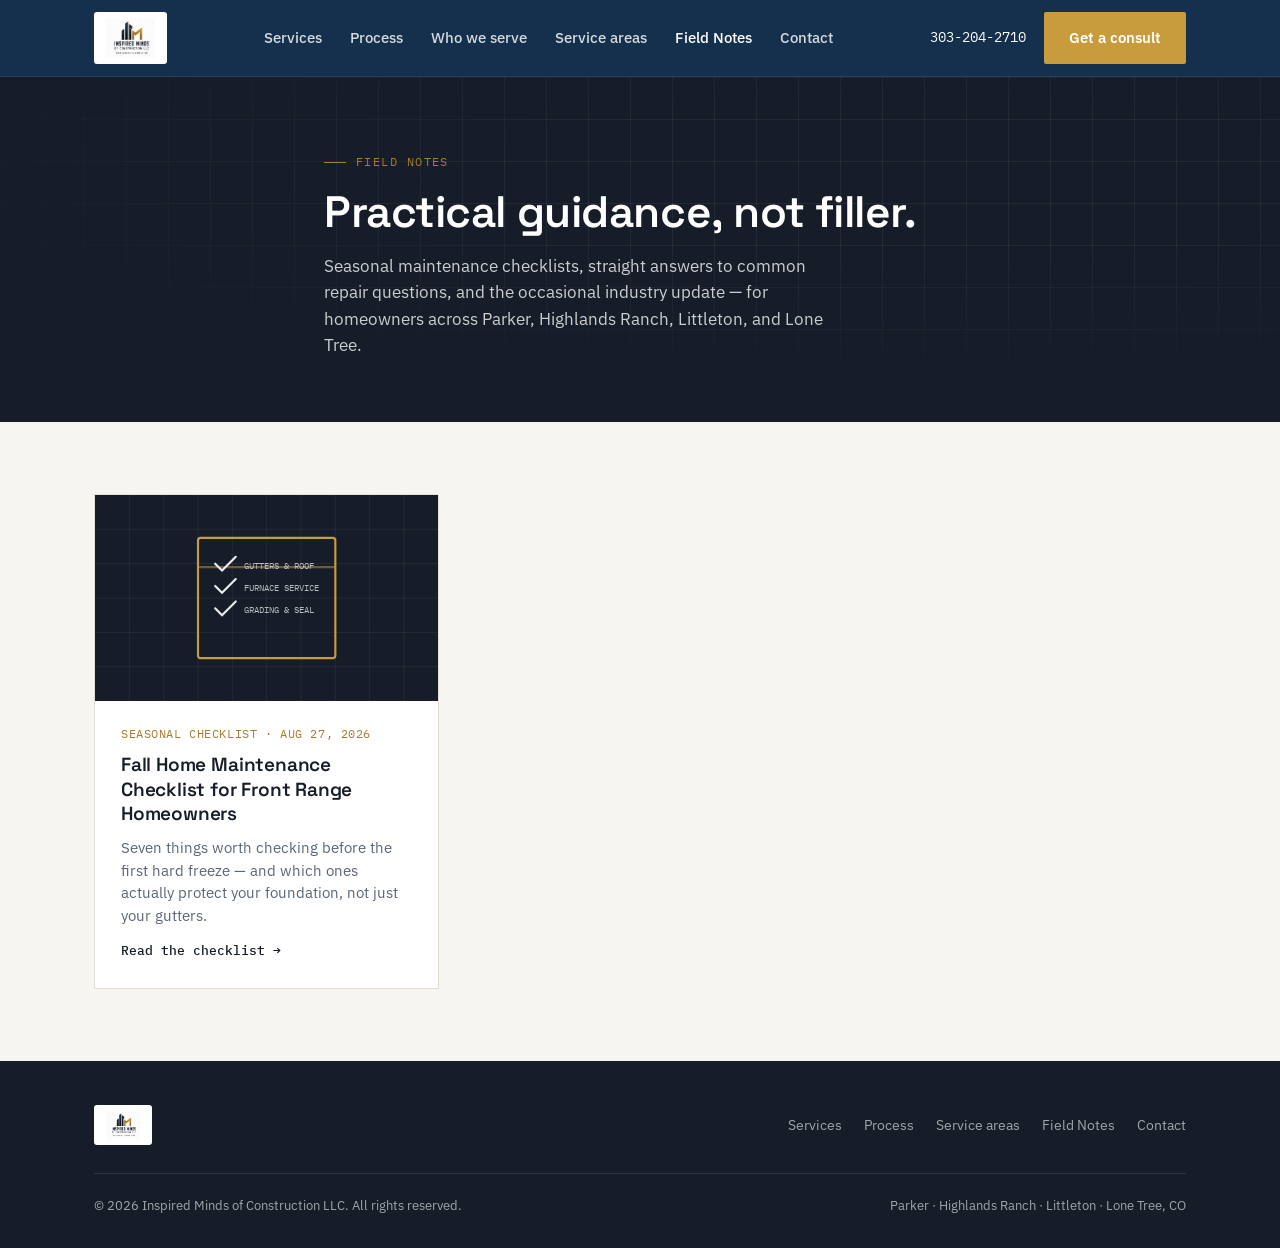
==== blog/index.html @ 9b650dc7 "Initial commit: inspiredmindsconstruction.co site + Field Notes blog" ====
<!DOCTYPE html>
<html lang="en">
<head>
<meta charset="UTF-8">
<meta name="viewport" content="width=device-width, initial-scale=1.0">
<title>Field Notes | Inspired Minds of Construction LLC — Home Repair &amp; Maintenance Blog</title>
<meta name="description" content="Practical home maintenance guidance, seasonal checklists, and construction industry updates for homeowners in Parker, Highlands Ranch, Littleton, and Lone Tree, CO.">
<link rel="icon" type="image/png" href="../logo.png">
<link rel="apple-touch-icon" href="../logo.png">
<link rel="canonical" href="https://inspiredmindsconstruction.co/blog/">

<meta property="og:type" content="website">
<meta property="og:url" content="https://inspiredmindsconstruction.co/blog/">
<meta property="og:title" content="Field Notes | Inspired Minds of Construction LLC">
<meta property="og:description" content="Practical home maintenance guidance and industry updates for Front Range homeowners.">
<meta property="og:image" content="https://inspiredmindsconstruction.co/logo.png">
<meta name="twitter:card" content="summary">
<meta name="twitter:title" content="Field Notes | Inspired Minds of Construction LLC">
<meta name="twitter:description" content="Practical home maintenance guidance and industry updates for Front Range homeowners.">

<link rel="preconnect" href="https://fonts.googleapis.com">
<link href="https://fonts.googleapis.com/css2?family=Space+Grotesk:wght@400;500;600;700&family=IBM+Plex+Sans:wght@400;500;600&family=IBM+Plex+Mono:wght@400;500&display=swap" rel="stylesheet">
<link rel="stylesheet" href="../blog-shared.css">
</head>
<body id="top">

<div class="mobile-cta-bar">
  <a href="tel:3032042710" class="mcta-btn mcta-call">📞 Call</a>
  <a href="mailto:imc2.connect@gmail.com" class="mcta-btn mcta-email">✉️ Email</a>
  <a href="../index.html#contact" class="mcta-btn mcta-quote">Get a Quote</a>
</div>

<header>
  <div class="wrap nav">
    <a href="../index.html#top" class="brand">
      <img src="../logo.png" alt="Inspired Minds of Construction LLC logo" class="brand-logo">
    </a>
    <nav class="links">
      <a href="../index.html#services">Services</a>
      <a href="../index.html#process">Process</a>
      <a href="../index.html#audiences">Who we serve</a>
      <a href="../index.html#areas">Service areas</a>
      <a href="index.html" aria-current="page">Field Notes</a>
      <a href="../index.html#contact">Contact</a>
    </nav>
    <div class="nav-cta">
      <a class="nav-phone" href="tel:3032042710">303-204-2710</a>
      <a class="btn btn-primary" href="../index.html#contact">Get a consult</a>
    </div>
    <button class="menu-toggle" aria-label="Menu">☰</button>
  </div>
</header>

<section class="blog-hero">
  <div class="blueprint-grid"></div>
  <div class="wrap">
    <span class="eyebrow">Field notes</span>
    <h1>Practical guidance, not filler.</h1>
    <p class="lead">Seasonal maintenance checklists, straight answers to common repair questions, and the occasional industry update — for homeowners across Parker, Highlands Ranch, Littleton, and Lone Tree.</p>
  </div>
</section>

<section class="post-list">
  <div class="wrap">
    <div class="post-grid">

      <a class="post-card" href="fall-home-maintenance-checklist.html">
        <div class="post-thumb" aria-hidden="true">
          <svg viewBox="0 0 400 240" xmlns="http://www.w3.org/2000/svg">
            <rect width="400" height="240" fill="#161D28"/>
            <g stroke="#ffffff" stroke-opacity="0.07">
              <path d="M0 40H400M0 80H400M0 120H400M0 160H400M0 200H400"/>
              <path d="M40 0V240M80 0V240M120 0V240M160 0V240M200 0V240M240 0V240M280 0V240M320 0V240M360 0V240"/>
            </g>
            <g transform="translate(120,50)" fill="none" stroke="#C89B3C" stroke-width="2.5">
              <rect x="0" y="0" width="160" height="140" rx="3"/>
              <path d="M0 34H160" stroke-opacity="0.5"/>
            </g>
            <g transform="translate(140,72)" fill="none" stroke="#EDEDED" stroke-width="2.5" stroke-linecap="round">
              <path d="M0 8 L8 16 L24 0"/>
              <path d="M0 34 L8 42 L24 26"/>
              <path d="M0 60 L8 68 L24 52"/>
            </g>
            <g transform="translate(174,72)" fill="#EDEDED" font-family="IBM Plex Mono, monospace" font-size="11" opacity="0.75">
              <text y="14">GUTTERS &amp; ROOF</text>
              <text y="40">FURNACE SERVICE</text>
              <text y="66">GRADING &amp; SEAL</text>
            </g>
          </svg>
        </div>
        <div class="post-card-body">
          <span class="post-meta">Seasonal checklist · Aug 27, 2026</span>
          <h3>Fall Home Maintenance Checklist for Front Range Homeowners</h3>
          <p>Seven things worth checking before the first hard freeze — and which ones actually protect your foundation, not just your gutters.</p>
          <span class="post-readmore">Read the checklist →</span>
        </div>
      </a>

    </div>
  </div>
</section>

<footer>
  <div class="wrap">
    <div class="footer-inner">
      <a href="../index.html#top" class="brand">
        <img src="../logo.png" alt="Inspired Minds of Construction LLC logo" class="brand-logo" style="height:40px;">
      </a>
      <div class="footer-links">
        <a href="../index.html#services">Services</a>
        <a href="../index.html#process">Process</a>
        <a href="../index.html#areas">Service areas</a>
        <a href="index.html">Field Notes</a>
        <a href="../index.html#contact">Contact</a>
      </div>
    </div>
    <div class="footer-bottom">
      <span>© <span id="year"></span> Inspired Minds of Construction LLC. All rights reserved.</span>
      <span>Parker · Highlands Ranch · Littleton · Lone Tree, CO</span>
    </div>
  </div>
</footer>

<script>
  document.getElementById('year').textContent = new Date().getFullYear();
</script>

</body>
</html>
---- blog-shared.css ----
/* Shared with index.html — same design tokens, kept in sync by hand. */
:root{
  --navy:#161D28;
  --blue:#C89B3C;
  --pale:#F7F5F0;
  --white:#FFFFFF;
  --charcoal:#242B33;
  --slate:#5C6673;
  --copper:#C89B3C;
  --copper-dark:#A67C2E;
  --line:#E4DFD4;
  --radius:2px;
  --display: 'Space Grotesk', sans-serif;
  --body: 'IBM Plex Sans', sans-serif;
  --mono: 'IBM Plex Mono', monospace;
}
*{box-sizing:border-box; margin:0; padding:0;}
html{scroll-behavior:smooth;}
body{
  font-family:var(--body);
  color:var(--charcoal);
  background:var(--white);
  line-height:1.55;
  -webkit-font-smoothing:antialiased;
}
a{color:inherit; text-decoration:none;}
img,svg{display:block; max-width:100%;}
.wrap{max-width:1140px; margin:0 auto; padding:0 24px;}
h1,h2,h3{font-family:var(--display); font-weight:600; letter-spacing:-0.01em; color:var(--navy);}
.eyebrow{
  font-family:var(--mono);
  font-size:12px;
  letter-spacing:0.12em;
  text-transform:uppercase;
  color:var(--copper-dark);
  display:flex;
  align-items:center;
  gap:10px;
}
.eyebrow::before{
  content:"";
  width:22px; height:1px; background:var(--copper-dark);
  display:inline-block;
}
.btn{
  display:inline-flex; align-items:center; gap:8px;
  font-family:var(--body); font-weight:600; font-size:15px;
  padding:13px 24px; border-radius:var(--radius);
  border:1.5px solid transparent; cursor:pointer;
  transition:transform .15s ease, background .15s ease, border-color .15s ease;
}
.btn:hover{transform:translateY(-1px);}
.btn-primary{background:var(--copper); color:var(--white);}
.btn-primary:hover{background:var(--copper-dark);}
.btn-outline{border-color:rgba(255,255,255,0.4); color:var(--white);}
.btn-outline:hover{border-color:#fff; background:rgba(255,255,255,0.08);}
.btn-outline-navy{border-color:var(--navy); color:var(--navy);}
.btn-outline-navy:hover{background:var(--navy); color:#fff;}

/* Header (identical to index.html) */
header{
  position:sticky; top:0; z-index:50;
  background:rgba(14,42,71,0.97);
  backdrop-filter:blur(6px);
  border-bottom:1px solid rgba(255,255,255,0.08);
}
.nav{display:flex; align-items:center; justify-content:space-between; height:76px;}
.brand{display:flex; align-items:center; gap:12px; color:#fff;}
.brand-logo{
  height:52px; width:auto; background:#fff; padding:6px 12px;
  border-radius:3px; flex-shrink:0;
}
nav.links{display:flex; gap:28px; align-items:center;}
nav.links a{color:rgba(255,255,255,0.82); font-size:14.5px; font-weight:500;}
nav.links a:hover, nav.links a[aria-current]{color:#fff;}
.nav-cta{display:flex; align-items:center; gap:18px;}
.nav-phone{color:#fff; font-family:var(--mono); font-size:14px;}
.menu-toggle{display:none; background:none; border:none; color:#fff; font-size:26px; cursor:pointer;}

.blueprint-grid{
  position:absolute; inset:0;
  background-image:
    linear-gradient(rgba(255,255,255,0.055) 1px, transparent 1px),
    linear-gradient(90deg, rgba(255,255,255,0.055) 1px, transparent 1px);
  background-size:42px 42px;
  mask-image:radial-gradient(ellipse 80% 60% at 70% 30%, black 40%, transparent 100%);
}

section{padding:88px 0;}

/* Blog hero */
.blog-hero{position:relative; overflow:hidden; background:var(--navy); color:#fff; padding:76px 0 64px;}
.blog-hero .wrap{position:relative; z-index:2; max-width:680px;}
.blog-hero h1{color:#fff; font-size:clamp(30px,4vw,44px); line-height:1.12; margin:16px 0 16px;}
.blog-hero p.lead{color:rgba(255,255,255,0.78); font-size:17px; max-width:52ch;}

/* Post grid / cards */
.post-list{background:var(--pale); padding:72px 0;}
.post-grid{display:grid; grid-template-columns:repeat(auto-fill, minmax(320px, 1fr)); gap:28px;}
.post-card{
  display:flex; flex-direction:column;
  background:#fff; border:1px solid var(--line);
  overflow:hidden; transition:border-color .15s ease;
}
.post-card:hover{border-color:var(--blue);}
.post-thumb{aspect-ratio:5/3; overflow:hidden;}
.post-thumb svg{width:100%; height:100%;}
.post-card-body{padding:24px 26px 28px; display:flex; flex-direction:column; gap:10px;}
.post-meta{font-family:var(--mono); font-size:11.5px; letter-spacing:0.05em; text-transform:uppercase; color:var(--copper-dark);}
.post-card h3{font-size:19px; line-height:1.3;}
.post-card p{font-size:14.5px; color:var(--slate);}
.post-readmore{font-family:var(--mono); font-size:12.5px; color:var(--navy); font-weight:500; margin-top:4px;}
.post-card:hover .post-readmore{color:var(--copper-dark);}

/* Article page */
.article-hero{position:relative; overflow:hidden; background:var(--navy); color:#fff; padding:64px 0 52px;}
.article-hero .wrap{position:relative; z-index:2; max-width:720px;}
.article-hero h1{color:#fff; font-size:clamp(28px,3.6vw,40px); line-height:1.15; margin:16px 0 14px;}
.article-hero .post-meta{color:rgba(255,255,255,0.6);}
.article-banner{aspect-ratio:16/6; overflow:hidden; border-bottom:1px solid var(--line);}
.article-banner svg{width:100%; height:100%;}
.article-body{max-width:680px; margin:0 auto; padding:64px 24px 40px;}
.article-body h2{font-size:23px; margin:40px 0 14px;}
.article-body h2:first-child{margin-top:0;}
.article-body p{font-size:16px; color:var(--charcoal); margin-bottom:18px; line-height:1.7;}
.article-body ul, .article-body ol{margin:0 0 18px 22px; color:var(--charcoal); font-size:16px; line-height:1.7;}
.article-body li{margin-bottom:8px;}
.article-body strong{color:var(--navy);}
.article-cta{
  background:var(--pale); border:1px solid var(--line); padding:30px 32px;
  margin-top:44px; display:flex; align-items:center; justify-content:space-between; gap:20px; flex-wrap:wrap;
}
.article-cta p{margin:0; font-size:15px; color:var(--slate); max-width:38ch;}
.article-back{display:inline-block; margin-top:36px; font-family:var(--mono); font-size:13px; color:var(--slate);}
.article-back:hover{color:var(--navy);}

footer{background:var(--navy); color:rgba(255,255,255,0.6); padding:44px 0 32px;}
.footer-inner{display:flex; justify-content:space-between; align-items:center; flex-wrap:wrap; gap:18px;}
.footer-inner .brand-name{color:#fff;}
.footer-links{display:flex; gap:22px; font-size:13.5px; flex-wrap:wrap;}
.footer-links a:hover{color:#fff;}
.footer-bottom{margin-top:28px; padding-top:22px; border-top:1px solid rgba(255,255,255,0.1); font-size:12.5px; display:flex; justify-content:space-between; flex-wrap:wrap; gap:10px;}

.mobile-cta-bar{display:none;}
@media (max-width: 860px){
  nav.links, .nav-phone{display:none;}
  .menu-toggle{display:block;}
  .mobile-cta-bar{
    display:flex; position:fixed; bottom:0; left:0; right:0; z-index:60;
    background:var(--navy); border-top:1px solid rgba(255,255,255,0.14);
  }
  .mcta-btn{
    flex:1; text-align:center; padding:14px 8px; font-size:13.5px; font-weight:600;
    color:#fff; border-right:1px solid rgba(255,255,255,0.1);
  }
  .mcta-btn:last-child{border-right:none;}
  .mcta-quote{background:var(--copper); color:#fff;}
  body{padding-bottom:54px;}
}
@media (max-width: 520px){
  section{padding:56px 0;}
  .article-body{padding:44px 20px 30px;}
}
@media (prefers-reduced-motion: reduce){
  html{scroll-behavior:auto;}
  .btn:hover{transform:none;}
}
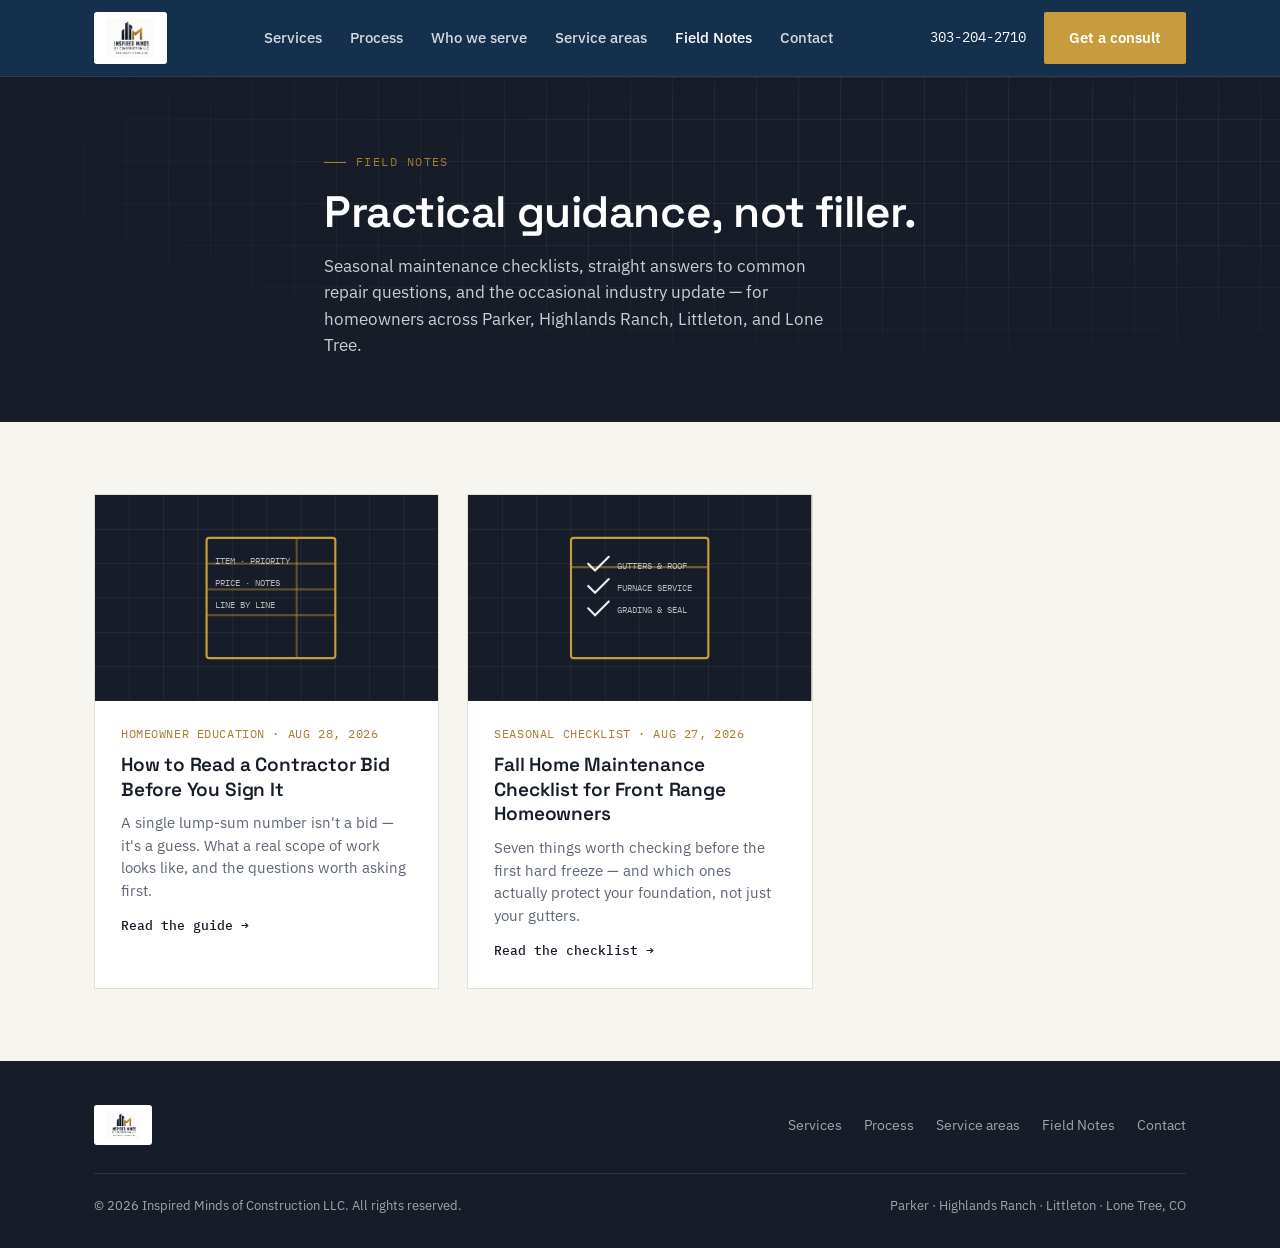
==== commit 62abed8a: "Add blog post: How to Read a Contractor Bid Before You Sign It" ====
--- a/blog/index.html
+++ b/blog/index.html
@@ -64,6 +64,34 @@
   <div class="wrap">
     <div class="post-grid">
 
+      <a class="post-card" href="how-to-read-a-contractor-bid.html">
+        <div class="post-thumb" aria-hidden="true">
+          <svg viewBox="0 0 400 240" xmlns="http://www.w3.org/2000/svg">
+            <rect width="400" height="240" fill="#161D28"/>
+            <g stroke="#ffffff" stroke-opacity="0.07">
+              <path d="M0 40H400M0 80H400M0 120H400M0 160H400M0 200H400"/>
+              <path d="M40 0V240M80 0V240M120 0V240M160 0V240M200 0V240M240 0V240M280 0V240M320 0V240M360 0V240"/>
+            </g>
+            <g transform="translate(130,50)" fill="none" stroke="#C89B3C" stroke-width="2.5">
+              <rect x="0" y="0" width="150" height="140" rx="3"/>
+              <path d="M0 30H150M0 60H150M0 90H150" stroke-opacity="0.4"/>
+              <path d="M105 0V140" stroke-opacity="0.4"/>
+            </g>
+            <g transform="translate(140,66)" fill="#EDEDED" font-family="IBM Plex Mono, monospace" font-size="11" opacity="0.75">
+              <text y="14">ITEM · PRIORITY</text>
+              <text y="40">PRICE · NOTES</text>
+              <text y="66">LINE BY LINE</text>
+            </g>
+          </svg>
+        </div>
+        <div class="post-card-body">
+          <span class="post-meta">Homeowner education · Aug 28, 2026</span>
+          <h3>How to Read a Contractor Bid Before You Sign It</h3>
+          <p>A single lump-sum number isn't a bid — it's a guess. What a real scope of work looks like, and the questions worth asking first.</p>
+          <span class="post-readmore">Read the guide →</span>
+        </div>
+      </a>
+
       <a class="post-card" href="fall-home-maintenance-checklist.html">
         <div class="post-thumb" aria-hidden="true">
           <svg viewBox="0 0 400 240" xmlns="http://www.w3.org/2000/svg">
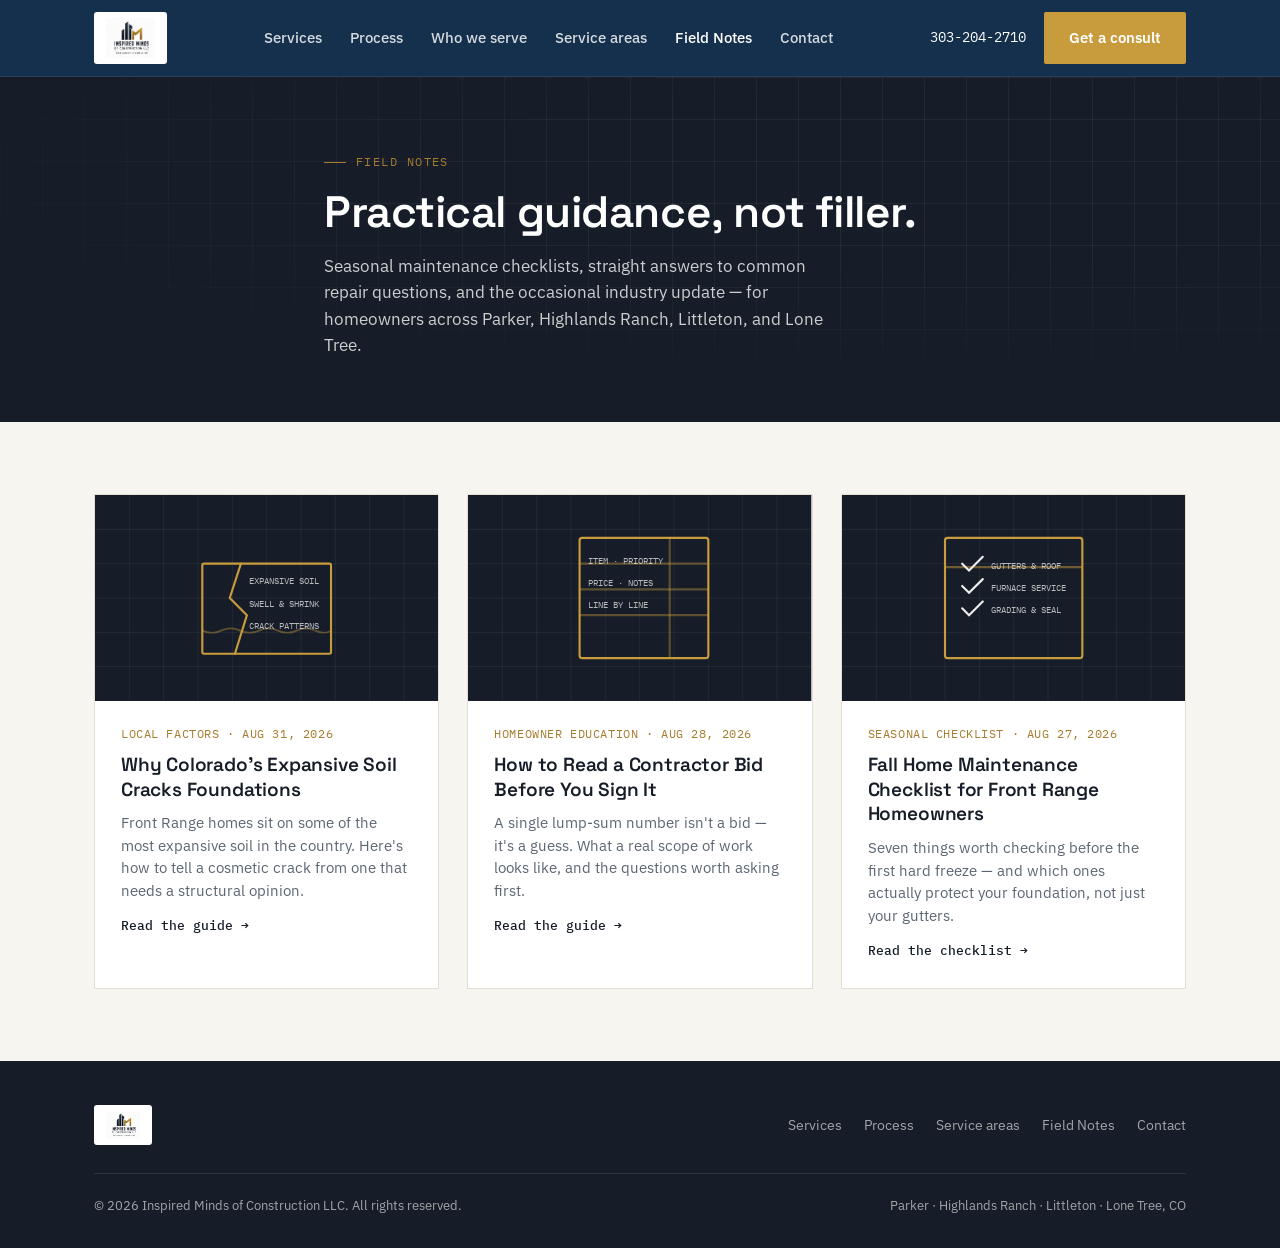
==== commit 71269fa1: "Add blog post: Why Colorado's Expansive Soil Cracks Foundations" ====
--- a/blog/index.html
+++ b/blog/index.html
@@ -63,6 +63,36 @@
 <section class="post-list">
   <div class="wrap">
     <div class="post-grid">
+
+      <a class="post-card" href="expansive-soil-foundation-cracks-colorado.html">
+        <div class="post-thumb" aria-hidden="true">
+          <svg viewBox="0 0 400 240" xmlns="http://www.w3.org/2000/svg">
+            <rect width="400" height="240" fill="#161D28"/>
+            <g stroke="#ffffff" stroke-opacity="0.07">
+              <path d="M0 40H400M0 80H400M0 120H400M0 160H400M0 200H400"/>
+              <path d="M40 0V240M80 0V240M120 0V240M160 0V240M200 0V240M240 0V240M280 0V240M320 0V240M360 0V240"/>
+            </g>
+            <g transform="translate(125,45)" fill="none" stroke="#C89B3C" stroke-width="2.5">
+              <rect x="0" y="35" width="150" height="105" rx="2"/>
+              <path d="M45 35 L32 75 L52 95 L38 140" stroke-linecap="round" stroke-linejoin="round"/>
+            </g>
+            <g transform="translate(125,158)" fill="none" stroke="#C89B3C" stroke-opacity="0.4" stroke-width="2">
+              <path d="M0 0 Q11 5 22 0 T44 0 T66 0 T88 0 T110 0 T132 0 T150 0"/>
+            </g>
+            <g transform="translate(180,90)" fill="#EDEDED" font-family="IBM Plex Mono, monospace" font-size="11" opacity="0.75">
+              <text y="14">EXPANSIVE SOIL</text>
+              <text y="40">SWELL &amp; SHRINK</text>
+              <text y="66">CRACK PATTERNS</text>
+            </g>
+          </svg>
+        </div>
+        <div class="post-card-body">
+          <span class="post-meta">Local factors · Aug 31, 2026</span>
+          <h3>Why Colorado's Expansive Soil Cracks Foundations</h3>
+          <p>Front Range homes sit on some of the most expansive soil in the country. Here's how to tell a cosmetic crack from one that needs a structural opinion.</p>
+          <span class="post-readmore">Read the guide →</span>
+        </div>
+      </a>
 
       <a class="post-card" href="how-to-read-a-contractor-bid.html">
         <div class="post-thumb" aria-hidden="true">
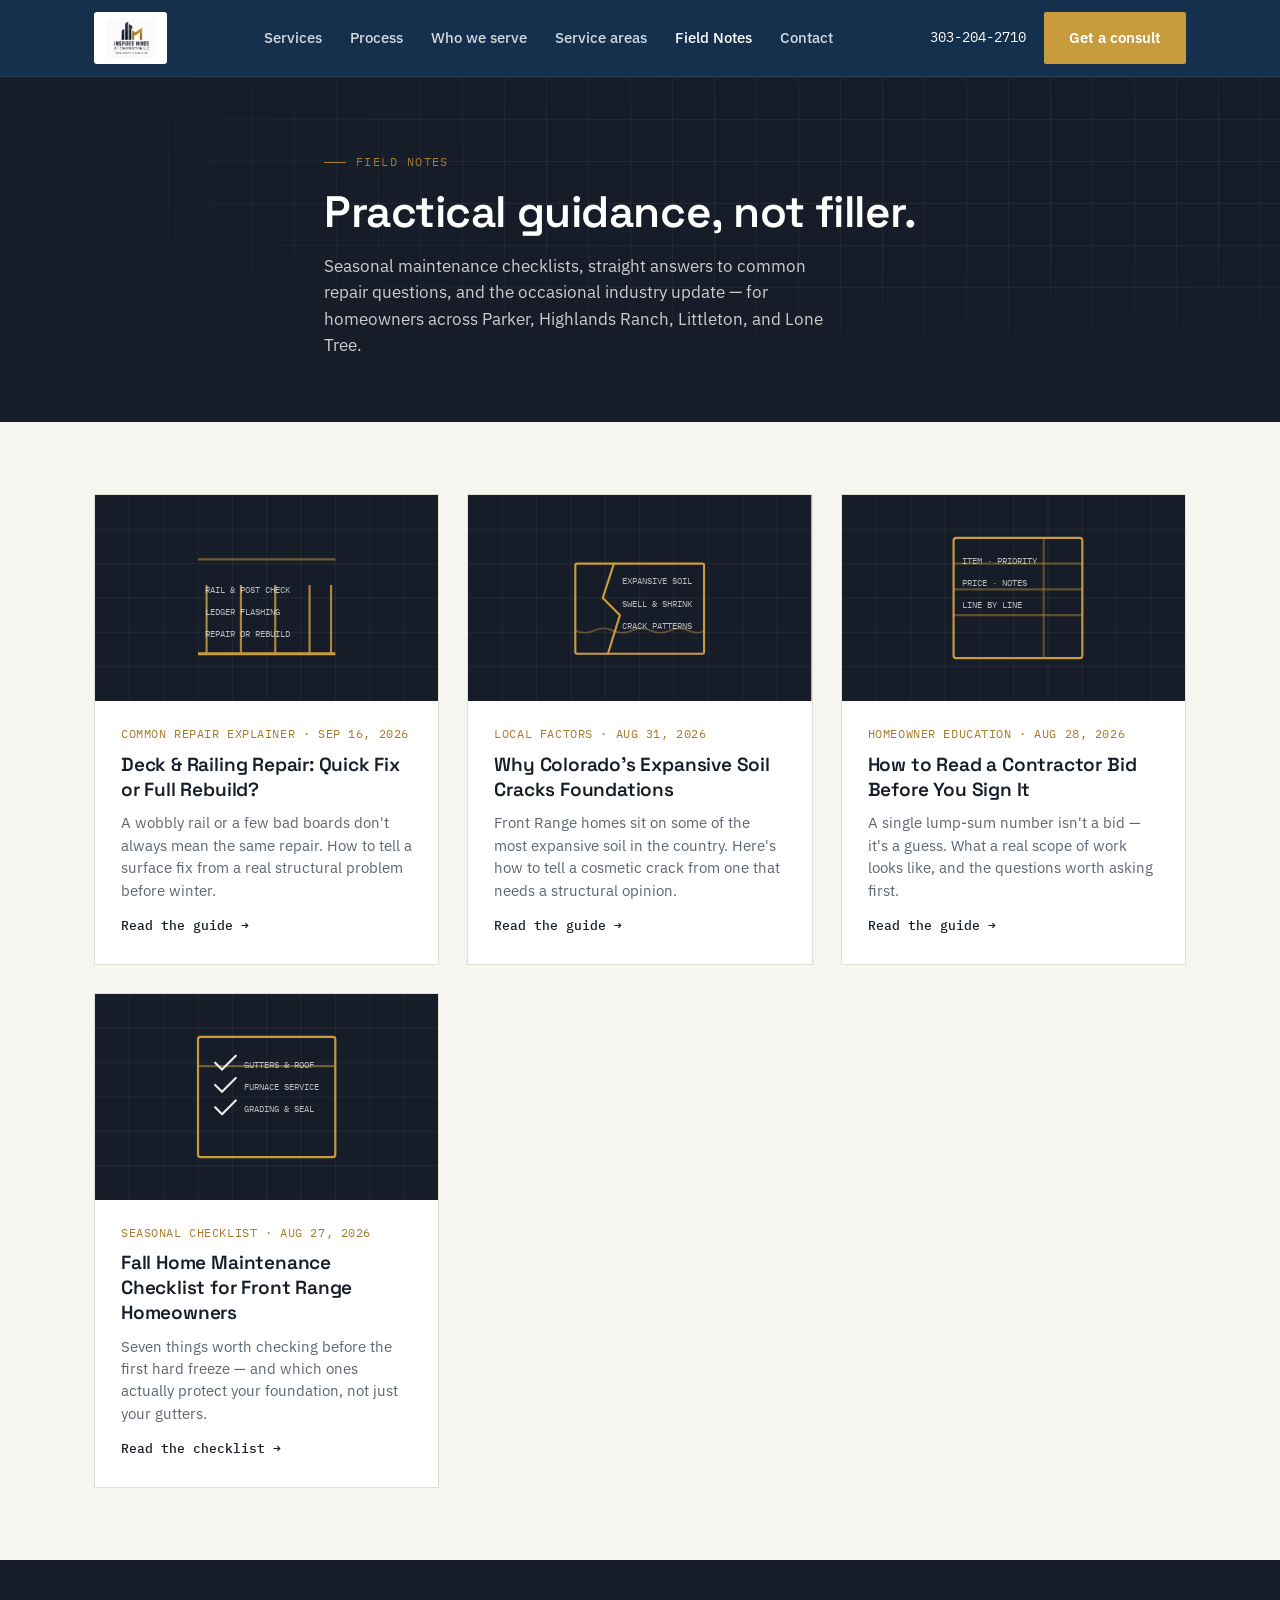
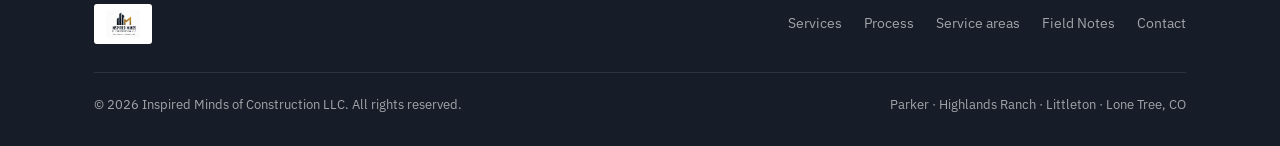
==== commit 7b855641: "Add blog post: Deck & Railing Repair - Quick Fix or Full Rebuild? Co-Authored-By: Claude Sonnet 5 <n" ====
--- a/blog/index.html
+++ b/blog/index.html
@@ -64,6 +64,34 @@
   <div class="wrap">
     <div class="post-grid">
 
+      <a class="post-card" href="deck-railing-repair-quick-fix-or-rebuild.html">
+        <div class="post-thumb" aria-hidden="true">
+          <svg viewBox="0 0 400 240" xmlns="http://www.w3.org/2000/svg">
+            <rect width="400" height="240" fill="#161D28"/>
+            <g stroke="#ffffff" stroke-opacity="0.07">
+              <path d="M0 40H400M0 80H400M0 120H400M0 160H400M0 200H400"/>
+              <path d="M40 0V240M80 0V240M120 0V240M160 0V240M200 0V240M240 0V240M280 0V240M320 0V240M360 0V240"/>
+            </g>
+            <g transform="translate(120,55)" fill="none" stroke="#C89B3C" stroke-width="2.5">
+              <path d="M0 130H160" stroke-width="3.5"/>
+              <path d="M10 130V50M50 130V50M90 130V50M130 130V50M155 130V50" stroke-opacity="0.85"/>
+              <path d="M0 20H160" stroke-opacity="0.5"/>
+            </g>
+            <g transform="translate(128,100)" fill="#EDEDED" font-family="IBM Plex Mono, monospace" font-size="11" opacity="0.75">
+              <text y="14">RAIL &amp; POST CHECK</text>
+              <text y="40">LEDGER FLASHING</text>
+              <text y="66">REPAIR OR REBUILD</text>
+            </g>
+          </svg>
+        </div>
+        <div class="post-card-body">
+          <span class="post-meta">Common repair explainer · Sep 16, 2026</span>
+          <h3>Deck &amp; Railing Repair: Quick Fix or Full Rebuild?</h3>
+          <p>A wobbly rail or a few bad boards don't always mean the same repair. How to tell a surface fix from a real structural problem before winter.</p>
+          <span class="post-readmore">Read the guide →</span>
+        </div>
+      </a>
+
       <a class="post-card" href="expansive-soil-foundation-cracks-colorado.html">
         <div class="post-thumb" aria-hidden="true">
           <svg viewBox="0 0 400 240" xmlns="http://www.w3.org/2000/svg">
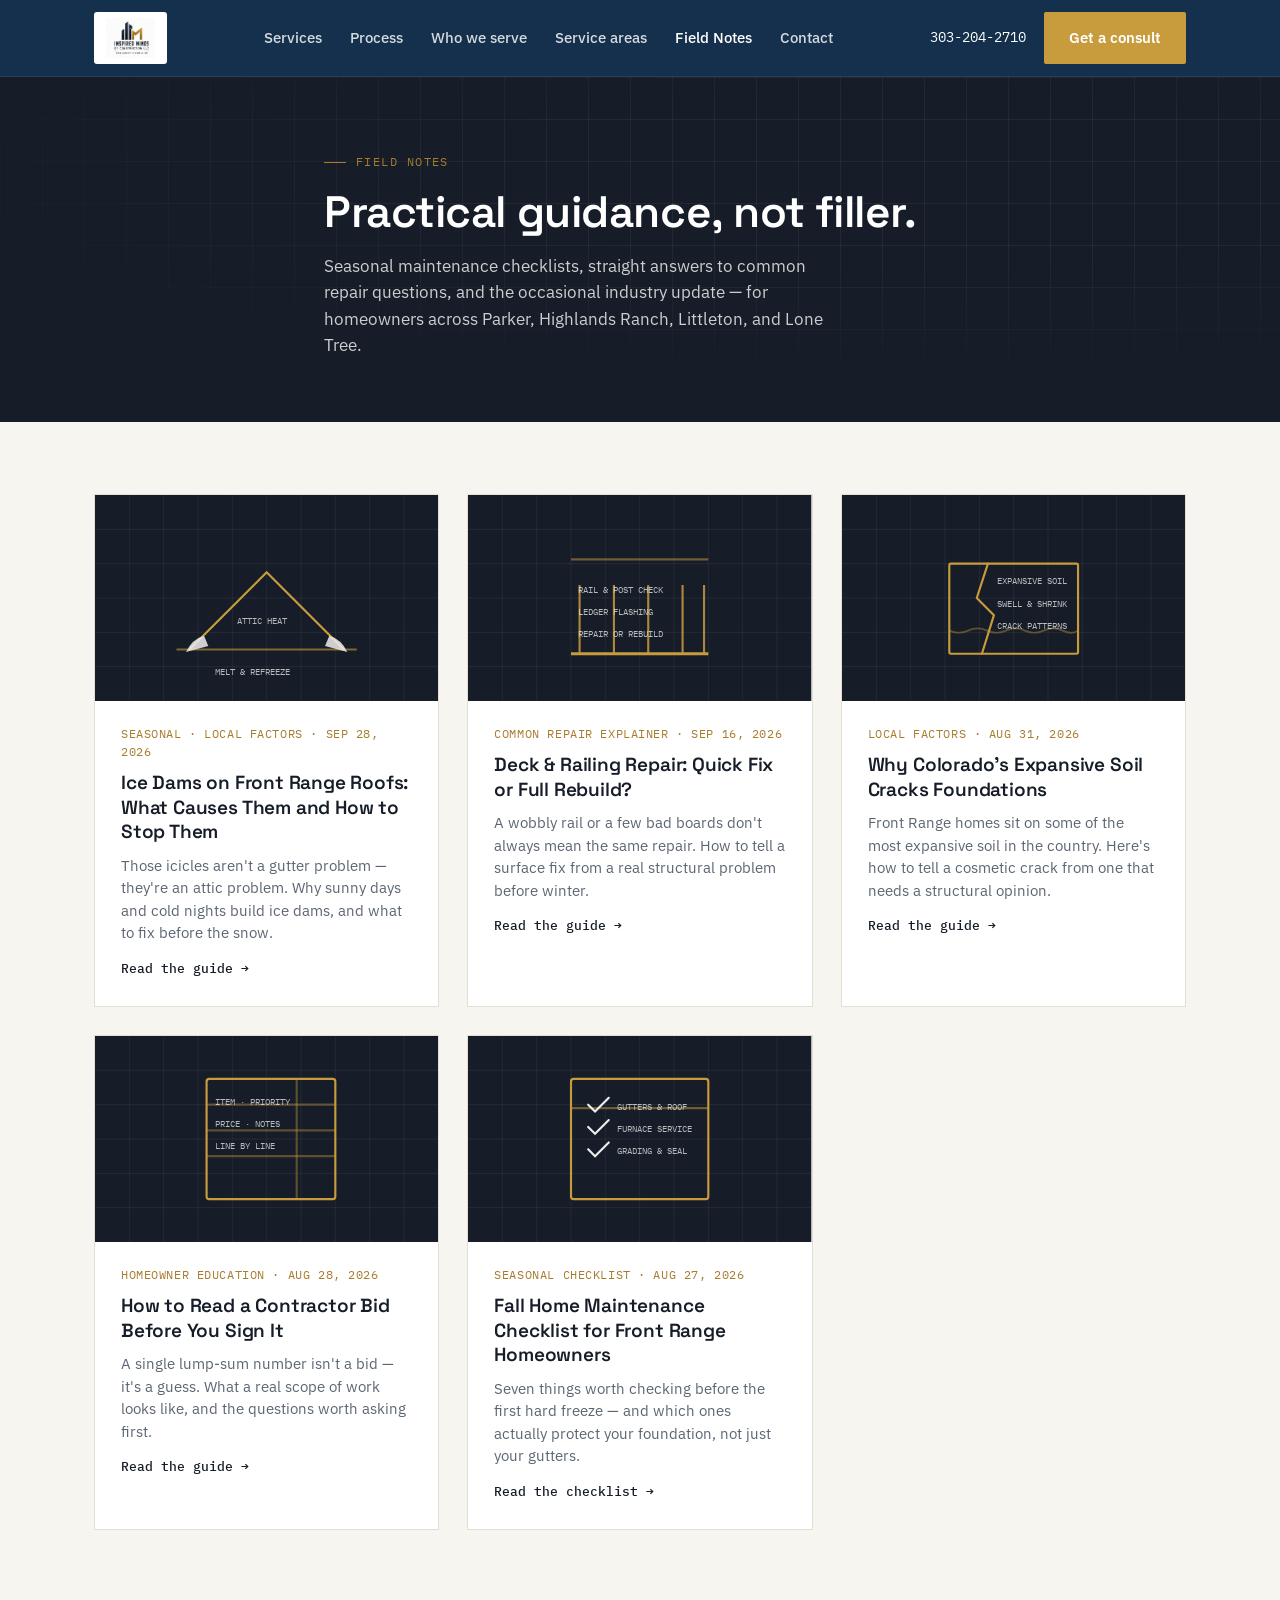
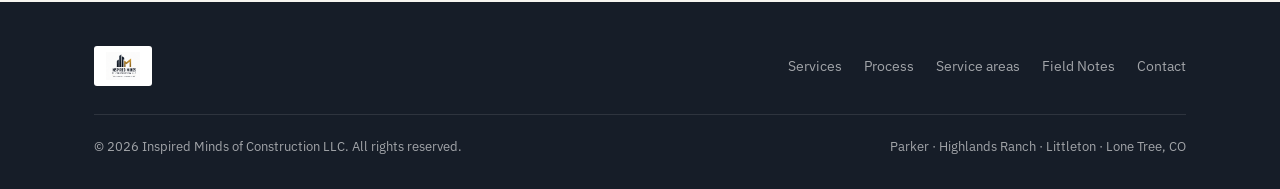
==== commit 0cdd7b45: "Add blog post: Ice Dams on Front Range Roofs Co-Authored-By: Claude Opus 5.5 (1M context) <noreply@a" ====
--- a/blog/index.html
+++ b/blog/index.html
@@ -64,6 +64,34 @@
   <div class="wrap">
     <div class="post-grid">
 
+      <a class="post-card" href="ice-dams-front-range-roofs.html">
+        <div class="post-thumb" aria-hidden="true">
+          <svg viewBox="0 0 400 240" xmlns="http://www.w3.org/2000/svg">
+            <rect width="400" height="240" fill="#161D28"/>
+            <g stroke="#ffffff" stroke-opacity="0.07">
+              <path d="M0 40H400M0 80H400M0 120H400M0 160H400M0 200H400"/>
+              <path d="M40 0V240M80 0V240M120 0V240M160 0V240M200 0V240M240 0V240M280 0V240M320 0V240M360 0V240"/>
+            </g>
+            <g fill="none" stroke="#C89B3C" stroke-width="2.5" stroke-linejoin="round">
+              <path d="M110 180 L200 90 L290 180"/>
+              <path d="M95 180H305" stroke-opacity="0.6"/>
+            </g>
+            <path d="M106 183 Q113 168 127 164 L132 176 Z" fill="#EDEDED" fill-opacity="0.85"/>
+            <path d="M294 183 Q287 168 273 164 L268 176 Z" fill="#EDEDED" fill-opacity="0.85"/>
+            <g fill="#EDEDED" font-family="IBM Plex Mono, monospace" font-size="11" opacity="0.75">
+              <text x="165" y="150">ATTIC HEAT</text>
+              <text x="140" y="210">MELT &amp; REFREEZE</text>
+            </g>
+          </svg>
+        </div>
+        <div class="post-card-body">
+          <span class="post-meta">Seasonal · Local factors · Sep 28, 2026</span>
+          <h3>Ice Dams on Front Range Roofs: What Causes Them and How to Stop Them</h3>
+          <p>Those icicles aren't a gutter problem — they're an attic problem. Why sunny days and cold nights build ice dams, and what to fix before the snow.</p>
+          <span class="post-readmore">Read the guide →</span>
+        </div>
+      </a>
+
       <a class="post-card" href="deck-railing-repair-quick-fix-or-rebuild.html">
         <div class="post-thumb" aria-hidden="true">
           <svg viewBox="0 0 400 240" xmlns="http://www.w3.org/2000/svg">
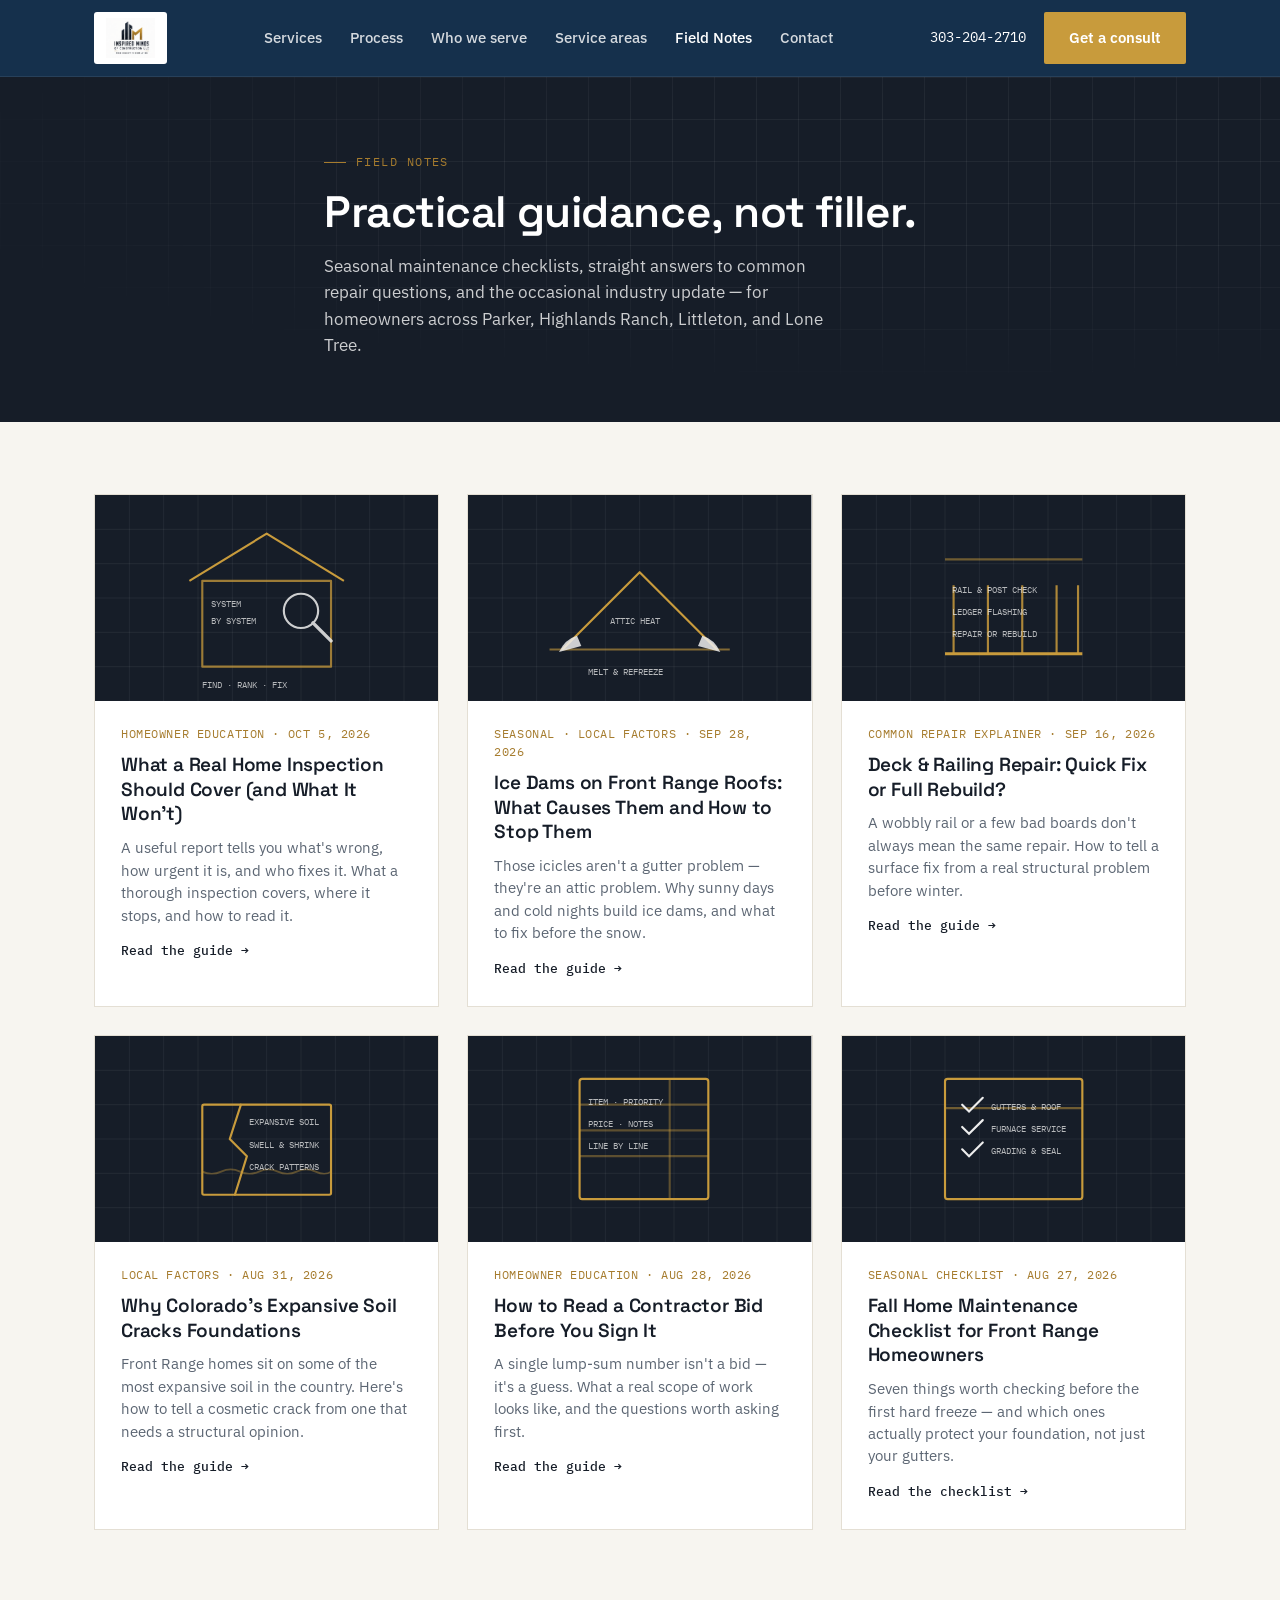
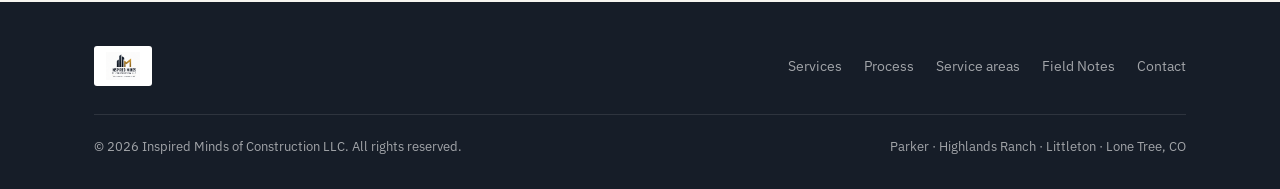
==== commit dbc13936: "Add blog post: What a Real Home Inspection Should Cover (and What It Won't) Co-Authored-By: Claude O" ====
--- a/blog/index.html
+++ b/blog/index.html
@@ -64,6 +64,37 @@
   <div class="wrap">
     <div class="post-grid">
 
+      <a class="post-card" href="what-a-home-inspection-should-cover.html">
+        <div class="post-thumb" aria-hidden="true">
+          <svg viewBox="0 0 400 240" xmlns="http://www.w3.org/2000/svg">
+            <rect width="400" height="240" fill="#161D28"/>
+            <g stroke="#ffffff" stroke-opacity="0.07">
+              <path d="M0 40H400M0 80H400M0 120H400M0 160H400M0 200H400"/>
+              <path d="M40 0V240M80 0V240M120 0V240M160 0V240M200 0V240M240 0V240M280 0V240M320 0V240M360 0V240"/>
+            </g>
+            <g fill="none" stroke="#C89B3C" stroke-width="2.5" stroke-linejoin="round">
+              <path d="M110 100 L200 45 L290 100"/>
+              <rect x="125" y="100" width="150" height="100" stroke-opacity="0.75"/>
+            </g>
+            <g fill="none" stroke="#EDEDED" stroke-width="2.5" opacity="0.85">
+              <circle cx="240" cy="135" r="20"/>
+              <path d="M254 149 L275 170" stroke-width="4" stroke-linecap="round"/>
+            </g>
+            <g fill="#EDEDED" font-family="IBM Plex Mono, monospace" font-size="11" opacity="0.75">
+              <text x="135" y="130">SYSTEM</text>
+              <text x="135" y="150">BY SYSTEM</text>
+              <text x="125" y="225">FIND · RANK · FIX</text>
+            </g>
+          </svg>
+        </div>
+        <div class="post-card-body">
+          <span class="post-meta">Homeowner education · Oct 5, 2026</span>
+          <h3>What a Real Home Inspection Should Cover (and What It Won't)</h3>
+          <p>A useful report tells you what's wrong, how urgent it is, and who fixes it. What a thorough inspection covers, where it stops, and how to read it.</p>
+          <span class="post-readmore">Read the guide →</span>
+        </div>
+      </a>
+
       <a class="post-card" href="ice-dams-front-range-roofs.html">
         <div class="post-thumb" aria-hidden="true">
           <svg viewBox="0 0 400 240" xmlns="http://www.w3.org/2000/svg">
